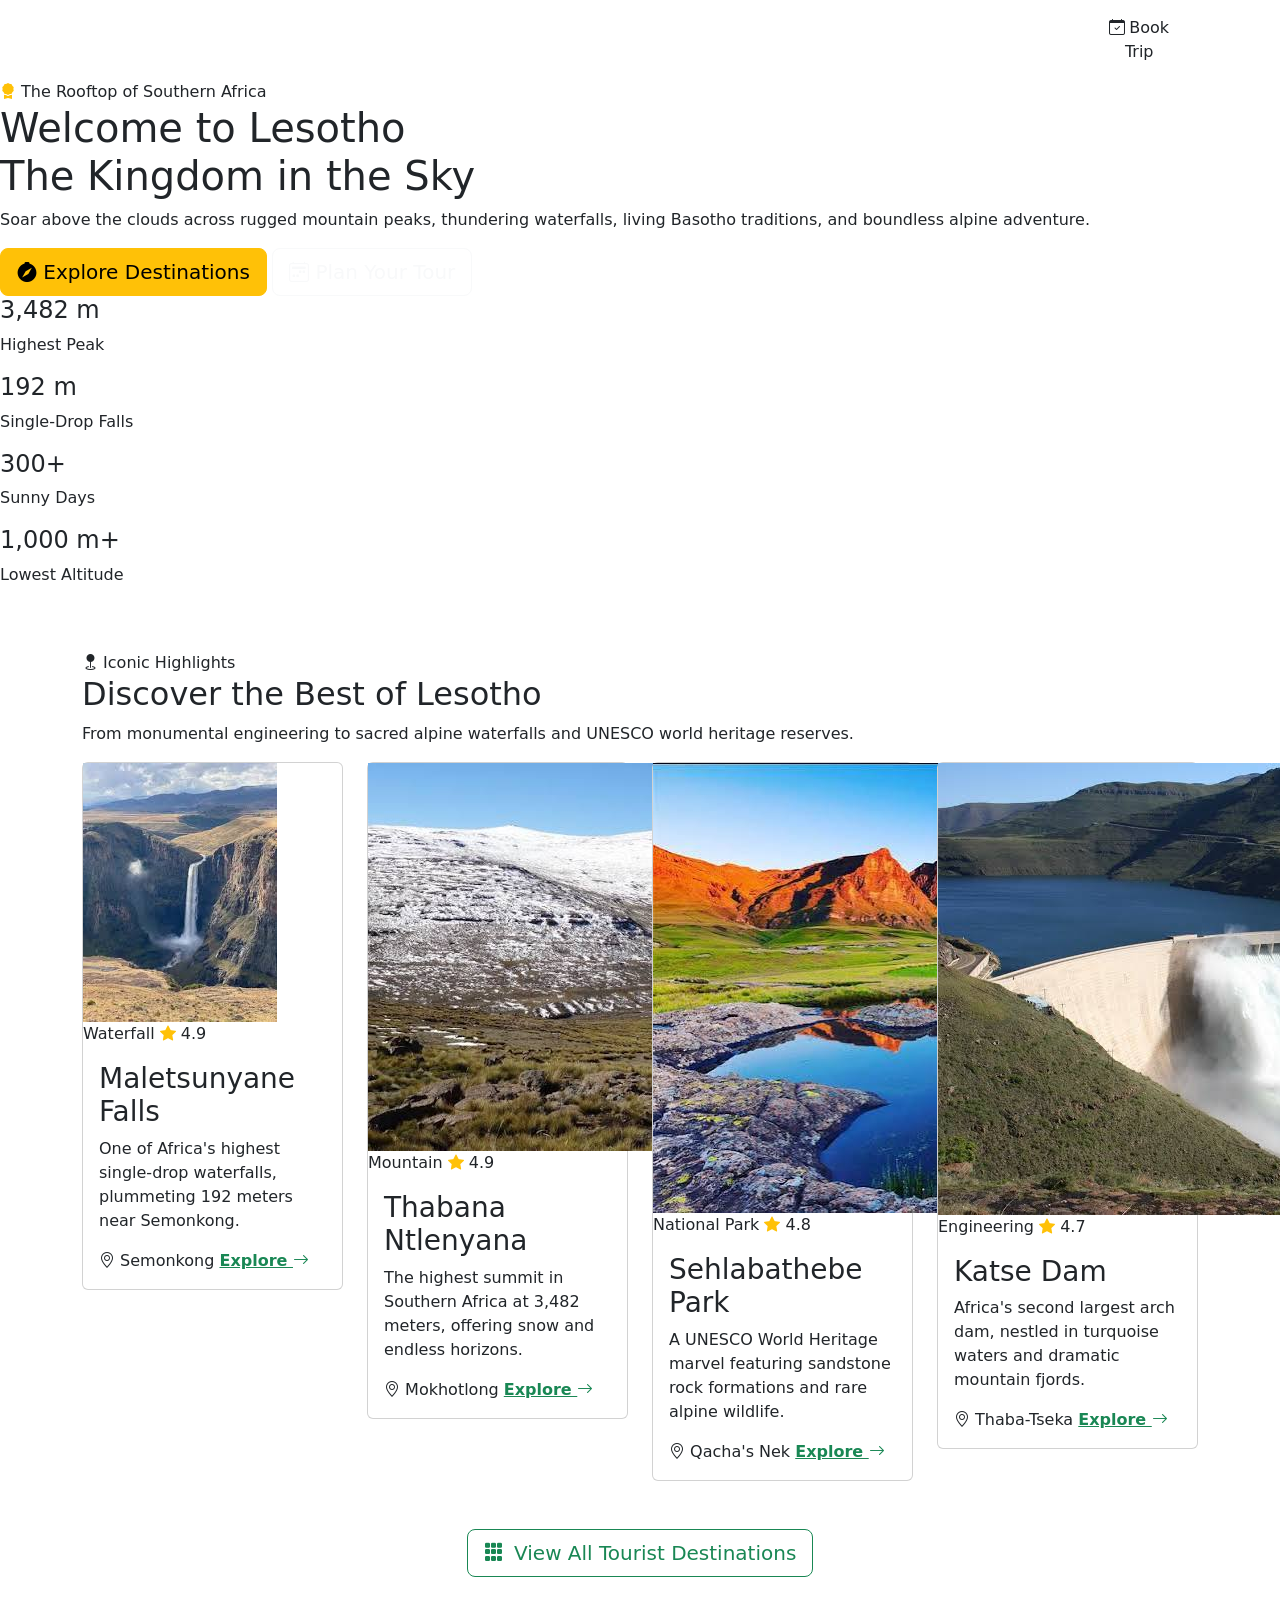
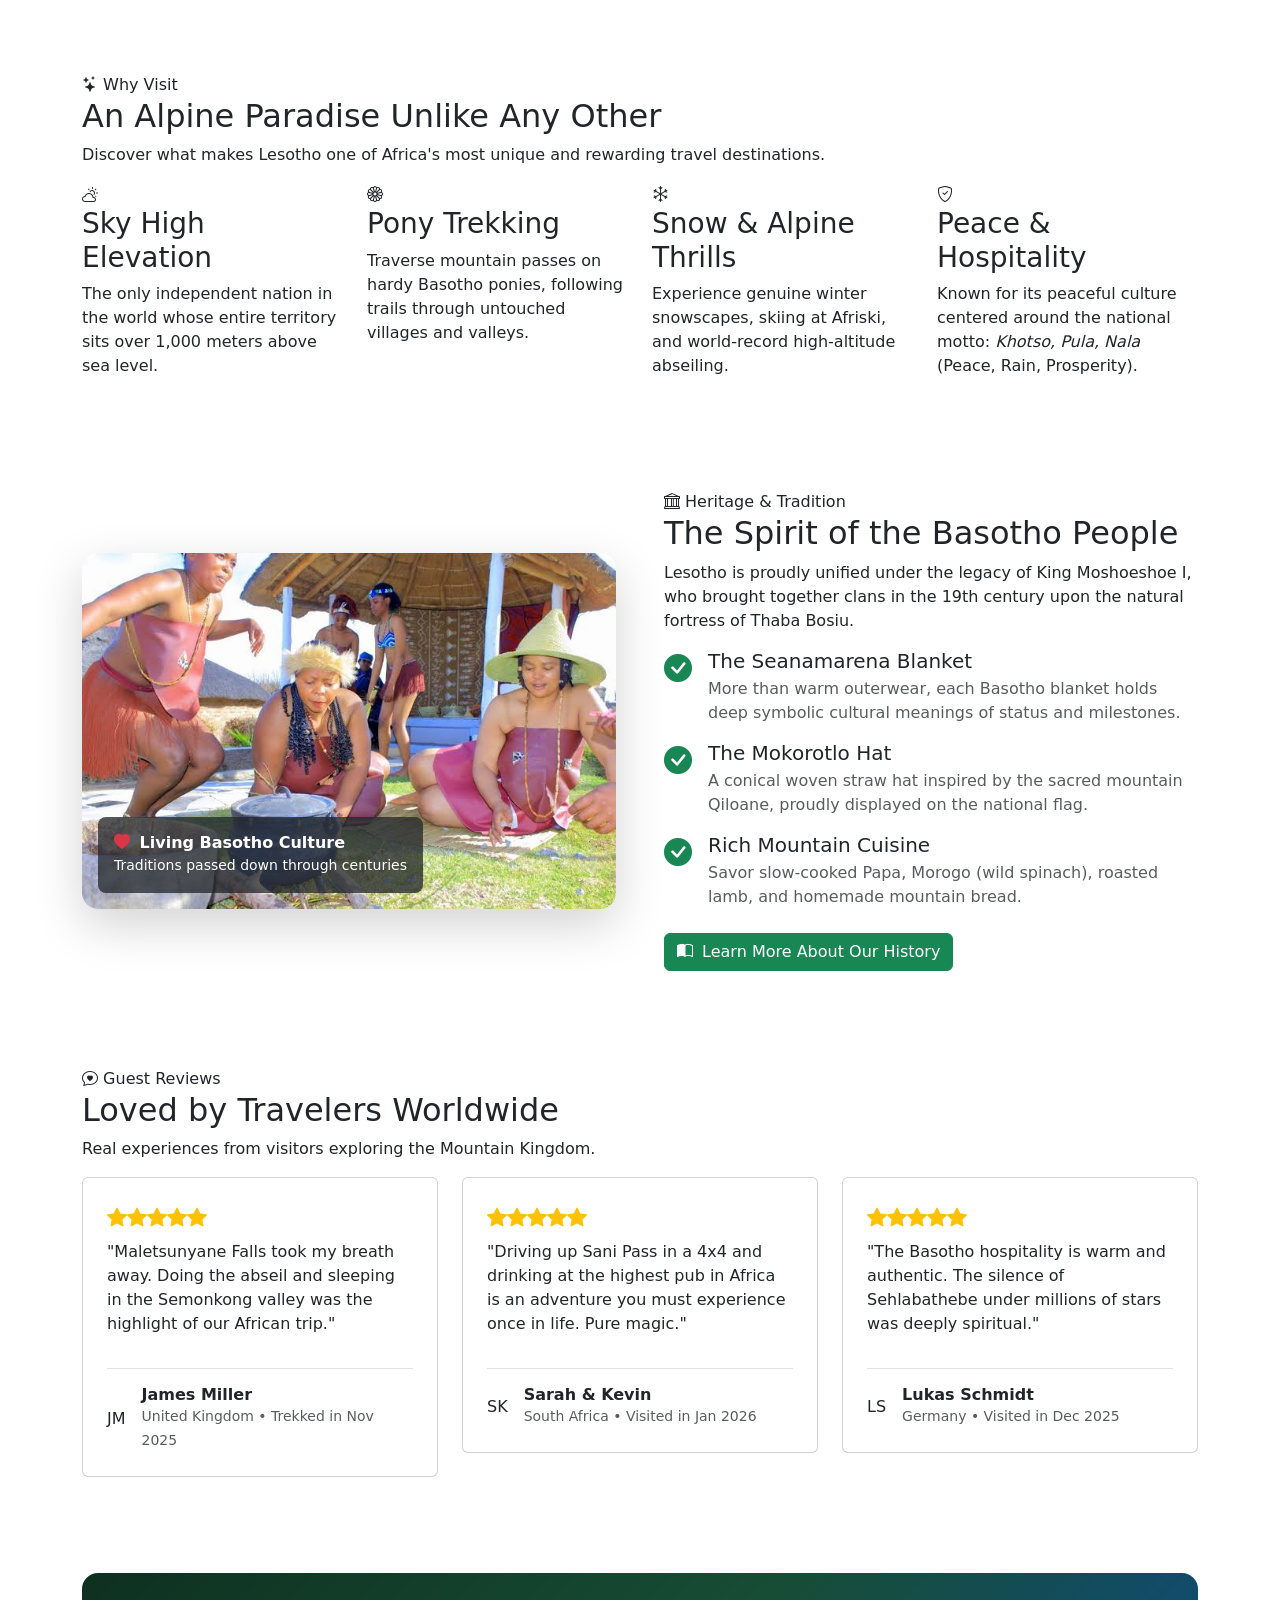
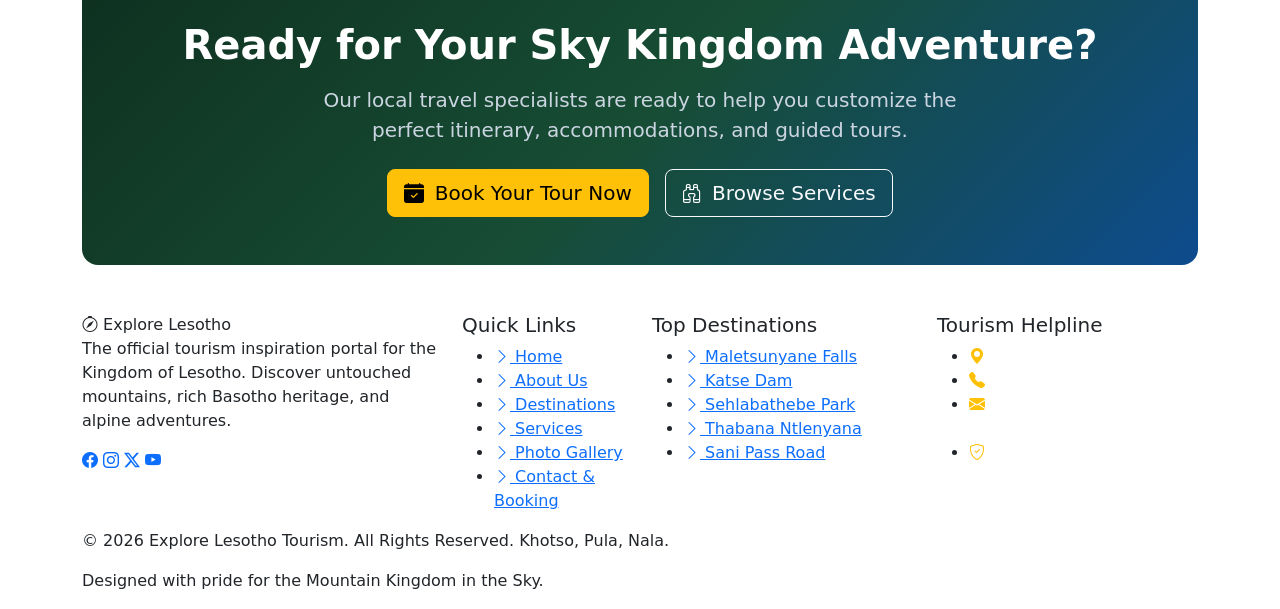
==== index.html @ 73bc0304 "Add files via upload" ====
<!DOCTYPE html>
<html lang="en">
<head>
    <meta charset="UTF-8">
    <meta name="viewport" content="width=device-width, initial-scale=1.0">
    <title>Explore Lesotho | The Kingdom in the Sky | Tourism & Travel</title>
    <!-- Bootstrap 5 CSS -->
    <link href="https://cdn.jsdelivr.net/npm/bootstrap@5.3.3/dist/css/bootstrap.min.css" rel="stylesheet">
    <!-- Bootstrap Icons -->
    <link rel="stylesheet" href="https://cdn.jsdelivr.net/npm/bootstrap-icons@1.11.3/font/bootstrap-icons.min.css">
    <!-- Custom Stylesheet -->
    <link rel="stylesheet" href="css/style.css">
</head>
<body>

<!-- HEADER & NAVIGATION -->
<header>
<nav class="navbar navbar-expand-lg navbar-dark">
    <div class="container">
        <a class="navbar-brand" href="index.html">
            <span class="brand-icon"><i class="bi bi-compass"></i></span>
            <span>Explore Lesotho</span>
            <span class="brand-badge d-none d-sm-inline">Kingdom in the Sky</span>
        </a>
        <button class="navbar-toggler" type="button" data-bs-toggle="collapse" data-bs-target="#mainNavbar" aria-controls="mainNavbar" aria-expanded="false" aria-label="Toggle navigation">
            <span class="navbar-toggler-icon"></span>
        </button>
        <div class="collapse navbar-collapse" id="mainNavbar">
            <ul class="navbar-nav ms-auto align-items-lg-center">
                <li class="nav-item"><a class="nav-link active" href="index.html"><i class="bi bi-house-door me-1"></i>Home</a></li>
                <li class="nav-item"><a class="nav-link" href="about.html"><i class="bi bi-info-circle me-1"></i>About</a></li>
                <li class="nav-item"><a class="nav-link" href="destination.html"><i class="bi bi-geo-alt me-1"></i>Destinations</a></li>
                <li class="nav-item"><a class="nav-link" href="service.html"><i class="bi bi-backpack2 me-1"></i>Services</a></li>
                <li class="nav-item"><a class="nav-link" href="gallery.html"><i class="bi bi-images me-1"></i>Gallery</a></li>
                <li class="nav-item"><a class="nav-link" href="contact.html"><i class="bi bi-envelope me-1"></i>Contact</a></li>
                <li class="nav-item ms-lg-2 mt-2 mt-lg-0">
                    <a href="contact.html" class="btn btn-nav-cta">
                        <i class="bi bi-calendar-check me-1"></i>Book Trip
                    </a>
                </li>
            </ul>
        </div>
    </div>
</nav>
</header>

<main>
<!-- HERO SECTION -->
<section class="hero">
    <div class="hero-content">
        <div class="hero-pill">
            <i class="bi bi-award-fill text-warning"></i>
            The Rooftop of Southern Africa
        </div>
        <h1>Welcome to Lesotho <br><span>The Kingdom in the Sky</span></h1>
        <p>Soar above the clouds across rugged mountain peaks, thundering waterfalls, living Basotho traditions, and boundless alpine adventure.</p>
        <div class="hero-actions">
            <a href="destination.html" class="btn btn-warning btn-lg">
                <i class="bi bi-compass-fill"></i> Explore Destinations
            </a>
            <a href="contact.html" class="btn btn-outline-light btn-lg">
                <i class="bi bi-calendar2-week"></i> Plan Your Tour
            </a>
        </div>

        <!-- Hero Stats Strip -->
        <div class="hero-stats">
            <div class="stat-item">
                <h4>3,482 m</h4>
                <p>Highest Peak</p>
            </div>
            <div class="stat-item">
                <h4>192 m</h4>
                <p>Single-Drop Falls</p>
            </div>
            <div class="stat-item">
                <h4>300+</h4>
                <p>Sunny Days</p>
            </div>
            <div class="stat-item">
                <h4>1,000 m+</h4>
                <p>Lowest Altitude</p>
            </div>
        </div>
    </div>
</section>

<!-- SIGNATURE DESTINATIONS -->
<section class="container py-5">
    <div class="section-header">
        <span class="section-pill"><i class="bi bi-geo-fill"></i> Iconic Highlights</span>
        <h2 class="section-title">Discover the Best of Lesotho</h2>
        <p class="section-subtitle">From monumental engineering to sacred alpine waterfalls and UNESCO world heritage reserves.</p>
    </div>

    <div class="row g-4">
        <!-- Maletsunyane Falls -->
        <article class="col-md-6 col-lg-3">
            <div class="card">
                <div class="card-img-wrapper">
                    <img src="male.jfif" alt="Maletsunyane Falls cascading into canyon">
                    <span class="card-badge">Waterfall</span>
                    <span class="card-rating"><i class="bi bi-star-fill text-warning"></i> 4.9</span>
                </div>
                <div class="card-body">
                    <h3>Maletsunyane Falls</h3>
                    <p class="card-text">One of Africa's highest single-drop waterfalls, plummeting 192 meters near Semonkong.</p>
                    <div class="card-meta">
                        <span><i class="bi bi-geo-alt"></i> Semonkong</span>
                        <a href="destination.html" class="ms-auto text-success fw-bold">Explore <i class="bi bi-arrow-right"></i></a>
                    </div>
                </div>
            </div>
        </article>

        <!-- Thabana Ntlenyana -->
        <article class="col-md-6 col-lg-3">
            <div class="card">
                <div class="card-img-wrapper">
                    <img src="thaba.jfif" alt="Thabana Ntlenyana snowy peaks">
                    <span class="card-badge">Mountain</span>
                    <span class="card-rating"><i class="bi bi-star-fill text-warning"></i> 4.9</span>
                </div>
                <div class="card-body">
                    <h3>Thabana Ntlenyana</h3>
                    <p class="card-text">The highest summit in Southern Africa at 3,482 meters, offering snow and endless horizons.</p>
                    <div class="card-meta">
                        <span><i class="bi bi-geo-alt"></i> Mokhotlong</span>
                        <a href="destination.html" class="ms-auto text-success fw-bold">Explore <i class="bi bi-arrow-right"></i></a>
                    </div>
                </div>
            </div>
        </article>

        <!-- Sehlabathebe National Park -->
        <article class="col-md-6 col-lg-3">
            <div class="card">
                <div class="card-img-wrapper">
                    <img src="sehla.jfif" alt="Sehlabathebe National Park sandstone formations and water pools">
                    <span class="card-badge">National Park</span>
                    <span class="card-rating"><i class="bi bi-star-fill text-warning"></i> 4.8</span>
                </div>
                <div class="card-body">
                    <h3>Sehlabathebe Park</h3>
                    <p class="card-text">A UNESCO World Heritage marvel featuring sandstone rock formations and rare alpine wildlife.</p>
                    <div class="card-meta">
                        <span><i class="bi bi-geo-alt"></i> Qacha's Nek</span>
                        <a href="destination.html" class="ms-auto text-success fw-bold">Explore <i class="bi bi-arrow-right"></i></a>
                    </div>
                </div>
            </div>
        </article>

        <!-- Katse Dam -->
        <article class="col-md-6 col-lg-3">
            <div class="card">
                <div class="card-img-wrapper">
                    <img src="katse.jfif" alt="Katse Dam reservoir and spillway">
                    <span class="card-badge">Engineering</span>
                    <span class="card-rating"><i class="bi bi-star-fill text-warning"></i> 4.7</span>
                </div>
                <div class="card-body">
                    <h3>Katse Dam</h3>
                    <p class="card-text">Africa's second largest arch dam, nestled in turquoise waters and dramatic mountain fjords.</p>
                    <div class="card-meta">
                        <span><i class="bi bi-geo-alt"></i> Thaba-Tseka</span>
                        <a href="destination.html" class="ms-auto text-success fw-bold">Explore <i class="bi bi-arrow-right"></i></a>
                    </div>
                </div>
            </div>
        </article>
    </div>

    <div class="text-center mt-5">
        <a href="destination.html" class="btn btn-outline-success btn-lg">
            <i class="bi bi-grid-3x3-gap-fill me-1"></i> View All Tourist Destinations
        </a>
    </div>
</section>

<!-- WHY VISIT LESOTHO / 4 PILLARS -->
<section class="py-5" style="background-color: var(--bg-surface-alt);">
    <div class="container">
        <div class="section-header">
            <span class="section-pill"><i class="bi bi-stars"></i> Why Visit</span>
            <h2 class="section-title">An Alpine Paradise Unlike Any Other</h2>
            <p class="section-subtitle">Discover what makes Lesotho one of Africa's most unique and rewarding travel destinations.</p>
        </div>

        <div class="row g-4">
            <div class="col-md-6 col-lg-3">
                <div class="info-box">
                    <div class="info-box-icon">
                        <i class="bi bi-cloud-sun"></i>
                    </div>
                    <h3>Sky High Elevation</h3>
                    <p>The only independent nation in the world whose entire territory sits over 1,000 meters above sea level.</p>
                </div>
            </div>

            <div class="col-md-6 col-lg-3">
                <div class="info-box">
                    <div class="info-box-icon">
                        <i class="bi bi-flower1"></i>
                    </div>
                    <h3>Pony Trekking</h3>
                    <p>Traverse mountain passes on hardy Basotho ponies, following trails through untouched villages and valleys.</p>
                </div>
            </div>

            <div class="col-md-6 col-lg-3">
                <div class="info-box">
                    <div class="info-box-icon">
                        <i class="bi bi-snow"></i>
                    </div>
                    <h3>Snow & Alpine Thrills</h3>
                    <p>Experience genuine winter snowscapes, skiing at Afriski, and world-record high-altitude abseiling.</p>
                </div>
            </div>

            <div class="col-md-6 col-lg-3">
                <div class="info-box">
                    <div class="info-box-icon">
                        <i class="bi bi-shield-check"></i>
                    </div>
                    <h3>Peace & Hospitality</h3>
                    <p>Known for its peaceful culture centered around the national motto: <em>Khotso, Pula, Nala</em> (Peace, Rain, Prosperity).</p>
                </div>
            </div>
        </div>
    </div>
</section>

<!-- CULTURAL HERITAGE SPOTLIGHT -->
<section class="container py-5">
    <div class="row align-items-center g-5">
        <div class="col-lg-6">
            <div class="position-relative">
                <img src="food.jfif" class="img-fluid rounded-4 shadow-lg" alt="Basotho cultural cooking and traditional attire">
                <div class="position-absolute bottom-0 start-0 m-3 p-3 bg-dark bg-opacity-75 text-white rounded-3 backdrop-blur d-none d-sm-block">
                    <h6 class="mb-0 fw-bold"><i class="bi bi-heart-fill text-danger me-1"></i> Living Basotho Culture</h6>
                    <small>Traditions passed down through centuries</small>
                </div>
            </div>
        </div>
        <div class="col-lg-6">
            <span class="section-pill"><i class="bi bi-bank"></i> Heritage & Tradition</span>
            <h2 class="section-title">The Spirit of the Basotho People</h2>
            <p>Lesotho is proudly unified under the legacy of King Moshoeshoe I, who brought together clans in the 19th century upon the natural fortress of Thaba Bosiu.</p>
            
            <div class="d-flex gap-3 mb-3">
                <div class="text-success fs-3"><i class="bi bi-check-circle-fill"></i></div>
                <div>
                    <h5 class="mb-1">The Seanamarena Blanket</h5>
                    <p class="mb-0 text-muted">More than warm outerwear, each Basotho blanket holds deep symbolic cultural meanings of status and milestones.</p>
                </div>
            </div>

            <div class="d-flex gap-3 mb-3">
                <div class="text-success fs-3"><i class="bi bi-check-circle-fill"></i></div>
                <div>
                    <h5 class="mb-1">The Mokorotlo Hat</h5>
                    <p class="mb-0 text-muted">A conical woven straw hat inspired by the sacred mountain Qiloane, proudly displayed on the national flag.</p>
                </div>
            </div>

            <div class="d-flex gap-3 mb-4">
                <div class="text-success fs-3"><i class="bi bi-check-circle-fill"></i></div>
                <div>
                    <h5 class="mb-1">Rich Mountain Cuisine</h5>
                    <p class="mb-0 text-muted">Savor slow-cooked Papa, Morogo (wild spinach), roasted lamb, and homemade mountain bread.</p>
                </div>
            </div>

            <a href="about.html" class="btn btn-success">
                <i class="bi bi-book-half me-1"></i> Learn More About Our History
            </a>
        </div>
    </div>
</section>

<!-- TRAVELER TESTIMONIALS -->
<section class="py-5" style="background-color: var(--bg-surface-alt);">
    <div class="container">
        <div class="section-header">
            <span class="section-pill"><i class="bi bi-chat-heart"></i> Guest Reviews</span>
            <h2 class="section-title">Loved by Travelers Worldwide</h2>
            <p class="section-subtitle">Real experiences from visitors exploring the Mountain Kingdom.</p>
        </div>

        <div class="row g-4">
            <div class="col-md-4">
                <div class="card p-4">
                    <div class="text-warning mb-2 fs-5">
                        <i class="bi bi-star-fill"></i><i class="bi bi-star-fill"></i><i class="bi bi-star-fill"></i><i class="bi bi-star-fill"></i><i class="bi bi-star-fill"></i>
                    </div>
                    <p class="card-text">"Maletsunyane Falls took my breath away. Doing the abseil and sleeping in the Semonkong valley was the highlight of our African trip."</p>
                    <div class="d-flex align-items-center gap-3 mt-3 pt-3 border-top">
                        <div class="brand-icon fs-6">JM</div>
                        <div>
                            <h6 class="mb-0 fw-bold">James Miller</h6>
                            <small class="text-muted">United Kingdom • Trekked in Nov 2025</small>
                        </div>
                    </div>
                </div>
            </div>

            <div class="col-md-4">
                <div class="card p-4">
                    <div class="text-warning mb-2 fs-5">
                        <i class="bi bi-star-fill"></i><i class="bi bi-star-fill"></i><i class="bi bi-star-fill"></i><i class="bi bi-star-fill"></i><i class="bi bi-star-fill"></i>
                    </div>
                    <p class="card-text">"Driving up Sani Pass in a 4x4 and drinking at the highest pub in Africa is an adventure you must experience once in life. Pure magic."</p>
                    <div class="d-flex align-items-center gap-3 mt-3 pt-3 border-top">
                        <div class="brand-icon fs-6">SK</div>
                        <div>
                            <h6 class="mb-0 fw-bold">Sarah &amp; Kevin</h6>
                            <small class="text-muted">South Africa • Visited in Jan 2026</small>
                        </div>
                    </div>
                </div>
            </div>

            <div class="col-md-4">
                <div class="card p-4">
                    <div class="text-warning mb-2 fs-5">
                        <i class="bi bi-star-fill"></i><i class="bi bi-star-fill"></i><i class="bi bi-star-fill"></i><i class="bi bi-star-fill"></i><i class="bi bi-star-fill"></i>
                    </div>
                    <p class="card-text">"The Basotho hospitality is warm and authentic. The silence of Sehlabathebe under millions of stars was deeply spiritual."</p>
                    <div class="d-flex align-items-center gap-3 mt-3 pt-3 border-top">
                        <div class="brand-icon fs-6">LS</div>
                        <div>
                            <h6 class="mb-0 fw-bold">Lukas Schmidt</h6>
                            <small class="text-muted">Germany • Visited in Dec 2025</small>
                        </div>
                    </div>
                </div>
            </div>
        </div>
    </div>
</section>

<!-- CALL TO ACTION BANNER -->
<section class="container py-5">
    <div class="p-5 rounded-4 text-center text-white" style="background: linear-gradient(135deg, #0e3020 0%, #174d34 50%, #0d4b8e 100%);">
        <h2 class="display-6 fw-bold mb-3 text-white">Ready for Your Sky Kingdom Adventure?</h2>
        <p class="lead mb-4 mx-auto" style="max-width: 650px; color: #cbd5e1;">Our local travel specialists are ready to help you customize the perfect itinerary, accommodations, and guided tours.</p>
        <div class="d-flex justify-content-center gap-3 flex-wrap">
            <a href="contact.html" class="btn btn-warning btn-lg">
                <i class="bi bi-calendar-check-fill me-1"></i> Book Your Tour Now
            </a>
            <a href="service.html" class="btn btn-outline-light btn-lg">
                <i class="bi bi-binoculars me-1"></i> Browse Services
            </a>
        </div>
    </div>
</section>
</main>

<!-- FOOTER -->
<footer>
    <div class="container">
        <div class="row g-4">
            <div class="col-lg-4 col-md-6">
                <div class="footer-brand">
                    <span class="brand-icon"><i class="bi bi-compass"></i></span>
                    <span>Explore Lesotho</span>
                </div>
                <p class="footer-description">The official tourism inspiration portal for the Kingdom of Lesotho. Discover untouched mountains, rich Basotho heritage, and alpine adventures.</p>
                <div class="footer-social-links">
                    <a href="#" class="social-btn" aria-label="Facebook"><i class="bi bi-facebook"></i></a>
                    <a href="#" class="social-btn" aria-label="Instagram"><i class="bi bi-instagram"></i></a>
                    <a href="#" class="social-btn" aria-label="Twitter / X"><i class="bi bi-twitter-x"></i></a>
                    <a href="#" class="social-btn" aria-label="YouTube"><i class="bi bi-youtube"></i></a>
                </div>
            </div>

            <div class="col-lg-2 col-md-6">
                <h5 class="footer-heading">Quick Links</h5>
                <ul class="footer-links">
                    <li><a href="index.html"><i class="bi bi-chevron-right"></i> Home</a></li>
                    <li><a href="about.html"><i class="bi bi-chevron-right"></i> About Us</a></li>
                    <li><a href="destination.html"><i class="bi bi-chevron-right"></i> Destinations</a></li>
                    <li><a href="service.html"><i class="bi bi-chevron-right"></i> Services</a></li>
                    <li><a href="gallery.html"><i class="bi bi-chevron-right"></i> Photo Gallery</a></li>
                    <li><a href="contact.html"><i class="bi bi-chevron-right"></i> Contact &amp; Booking</a></li>
                </ul>
            </div>

            <div class="col-lg-3 col-md-6">
                <h5 class="footer-heading">Top Destinations</h5>
                <ul class="footer-links">
                    <li><a href="destination.html"><i class="bi bi-chevron-right"></i> Maletsunyane Falls</a></li>
                    <li><a href="destination.html"><i class="bi bi-chevron-right"></i> Katse Dam</a></li>
                    <li><a href="destination.html"><i class="bi bi-chevron-right"></i> Sehlabathebe Park</a></li>
                    <li><a href="destination.html"><i class="bi bi-chevron-right"></i> Thabana Ntlenyana</a></li>
                    <li><a href="destination.html"><i class="bi bi-chevron-right"></i> Sani Pass Road</a></li>
                </ul>
            </div>

            <div class="col-lg-3 col-md-6">
                <h5 class="footer-heading">Tourism Helpline</h5>
                <ul class="footer-links">
                    <li><span class="text-white"><i class="bi bi-geo-alt-fill text-warning me-2"></i> Maseru, Lesotho</span></li>
                    <li><span class="text-white"><i class="bi bi-telephone-fill text-warning me-2"></i> +266 2231 2427</span></li>
                    <li><span class="text-white"><i class="bi bi-envelope-fill text-warning me-2"></i> info@explorelesotho.gov.ls</span></li>
                    <li><span class="text-white"><i class="bi bi-shield-check text-warning me-2"></i> Mountain Emergency: +266 2232 2011</span></li>
                </ul>
            </div>
        </div>

        <div class="footer-bottom">
            <p>&copy; 2026 Explore Lesotho Tourism. All Rights Reserved. Khotso, Pula, Nala.</p>
            <p>Designed with pride for the Mountain Kingdom in the Sky.</p>
        </div>
    </div>
</footer>

<!-- Bootstrap JS -->
<script src="https://cdn.jsdelivr.net/npm/bootstrap@5.3.3/dist/js/bootstrap.bundle.min.js"></script>
<!-- Main Script -->
<script src="js/script.js"></script>
</body>
</html>
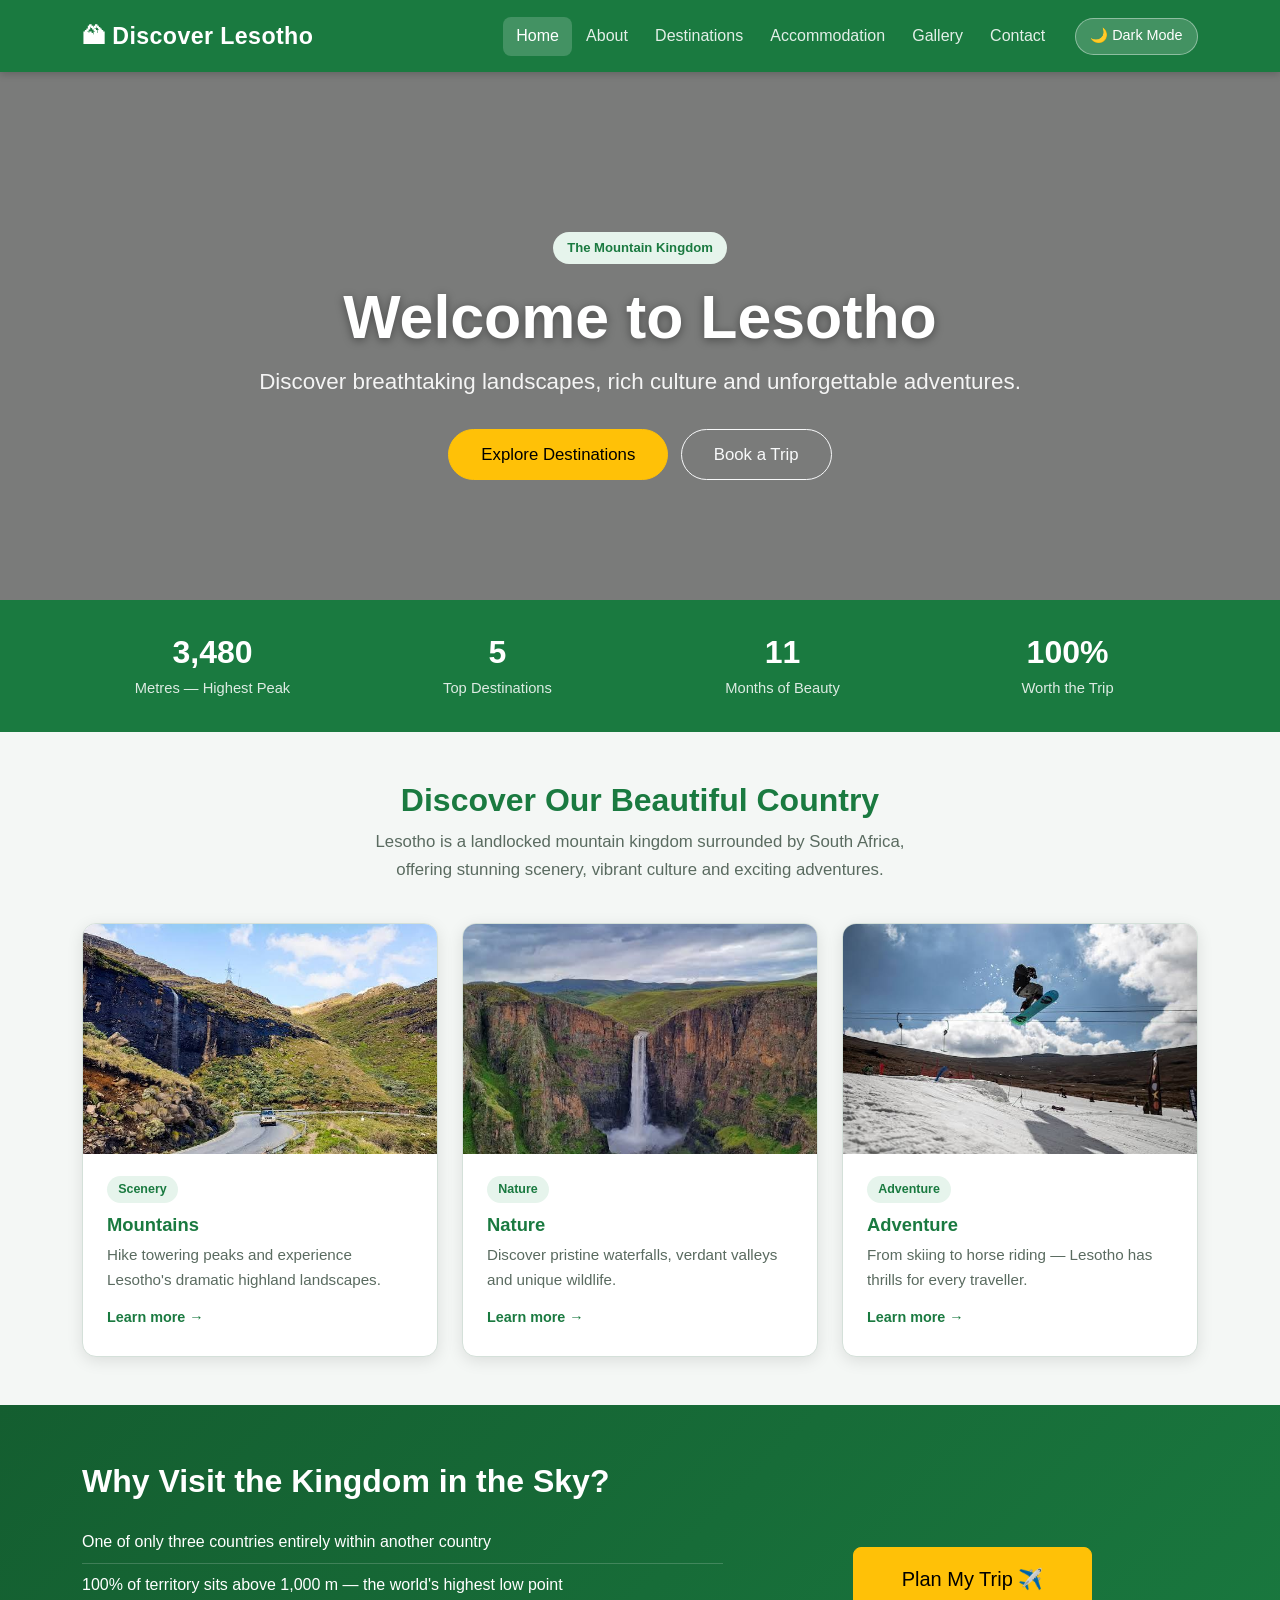
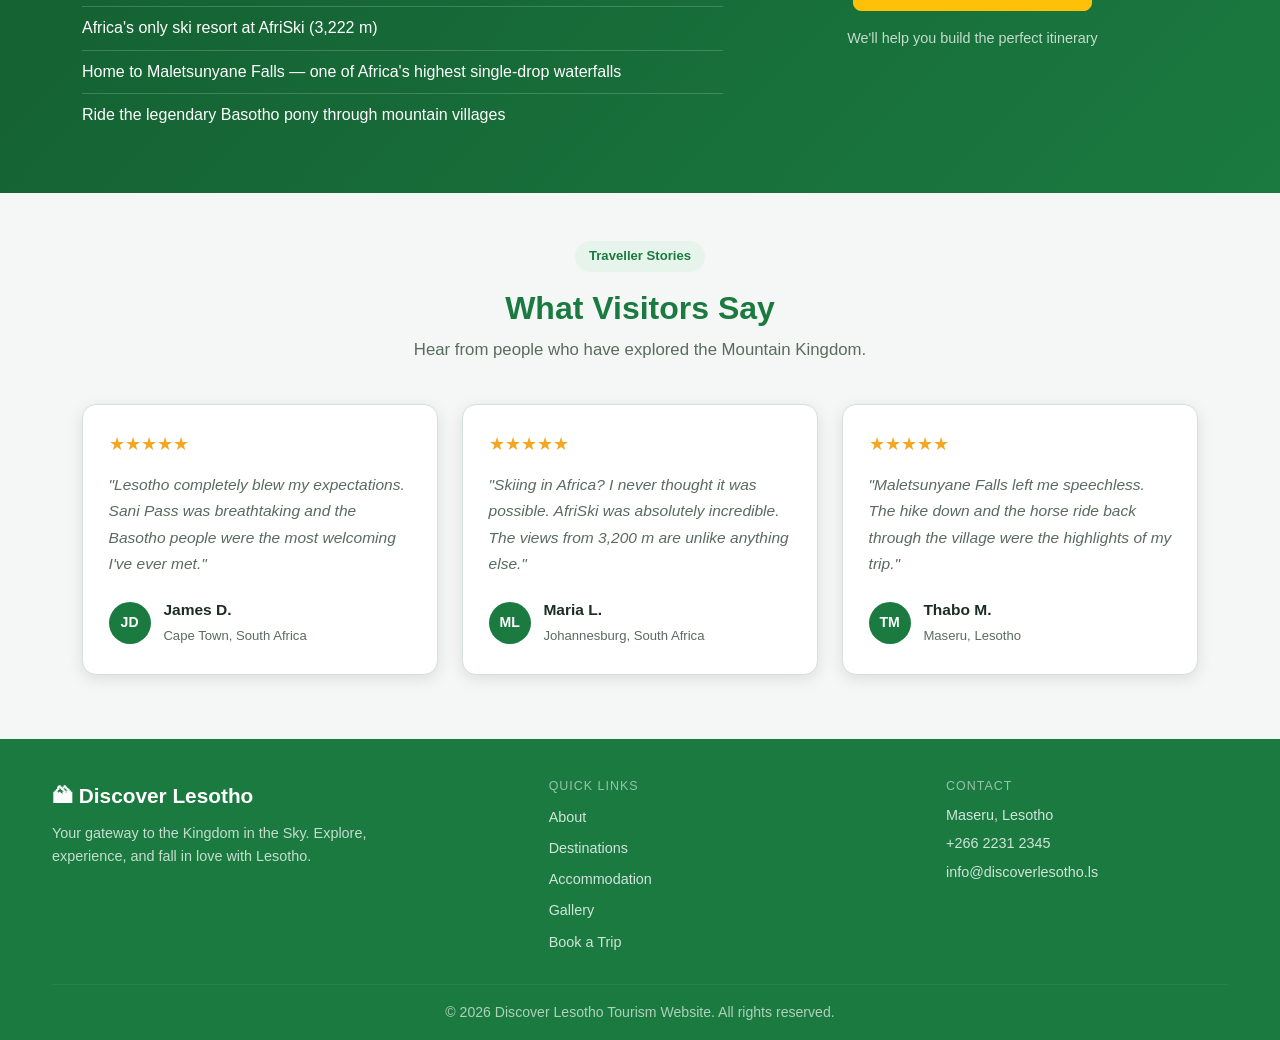
==== commit 5899b75e: "Add files via upload" ====
--- a/index.html
+++ b/index.html
@@ -1,424 +1,224 @@
 <!DOCTYPE html>
-<html lang="en">
+<html lang="en" data-theme="light">
 <head>
     <meta charset="UTF-8">
     <meta name="viewport" content="width=device-width, initial-scale=1.0">
-    <title>Explore Lesotho | The Kingdom in the Sky | Tourism & Travel</title>
-    <!-- Bootstrap 5 CSS -->
+    <title>Discover Lesotho - Home</title>
     <link href="https://cdn.jsdelivr.net/npm/bootstrap@5.3.3/dist/css/bootstrap.min.css" rel="stylesheet">
-    <!-- Bootstrap Icons -->
-    <link rel="stylesheet" href="https://cdn.jsdelivr.net/npm/bootstrap-icons@1.11.3/font/bootstrap-icons.min.css">
-    <!-- Custom Stylesheet -->
-    <link rel="stylesheet" href="css/style.css">
+    <link rel="stylesheet" href="style.css">
 </head>
 <body>
 
-<!-- HEADER & NAVIGATION -->
 <header>
 <nav class="navbar navbar-expand-lg navbar-dark">
     <div class="container">
-        <a class="navbar-brand" href="index.html">
-            <span class="brand-icon"><i class="bi bi-compass"></i></span>
-            <span>Explore Lesotho</span>
-            <span class="brand-badge d-none d-sm-inline">Kingdom in the Sky</span>
-        </a>
-        <button class="navbar-toggler" type="button" data-bs-toggle="collapse" data-bs-target="#mainNavbar" aria-controls="mainNavbar" aria-expanded="false" aria-label="Toggle navigation">
+        <a class="navbar-brand" href="index.html">🏔 Discover Lesotho</a>
+        <button class="navbar-toggler" data-bs-toggle="collapse" data-bs-target="#menu">
             <span class="navbar-toggler-icon"></span>
         </button>
-        <div class="collapse navbar-collapse" id="mainNavbar">
-            <ul class="navbar-nav ms-auto align-items-lg-center">
-                <li class="nav-item"><a class="nav-link active" href="index.html"><i class="bi bi-house-door me-1"></i>Home</a></li>
-                <li class="nav-item"><a class="nav-link" href="about.html"><i class="bi bi-info-circle me-1"></i>About</a></li>
-                <li class="nav-item"><a class="nav-link" href="destination.html"><i class="bi bi-geo-alt me-1"></i>Destinations</a></li>
-                <li class="nav-item"><a class="nav-link" href="service.html"><i class="bi bi-backpack2 me-1"></i>Services</a></li>
-                <li class="nav-item"><a class="nav-link" href="gallery.html"><i class="bi bi-images me-1"></i>Gallery</a></li>
-                <li class="nav-item"><a class="nav-link" href="contact.html"><i class="bi bi-envelope me-1"></i>Contact</a></li>
-                <li class="nav-item ms-lg-2 mt-2 mt-lg-0">
-                    <a href="contact.html" class="btn btn-nav-cta">
-                        <i class="bi bi-calendar-check me-1"></i>Book Trip
-                    </a>
-                </li>
+        <div class="collapse navbar-collapse" id="menu">
+            <ul class="navbar-nav ms-auto me-3">
+                <li class="nav-item"><a class="nav-link active" href="index.html">Home</a></li>
+                <li class="nav-item"><a class="nav-link" href="about.html">About</a></li>
+                <li class="nav-item"><a class="nav-link" href="destinations.html">Destinations</a></li>
+                <li class="nav-item"><a class="nav-link" href="accommodation.html">Accommodation</a></li>
+                <li class="nav-item"><a class="nav-link" href="gallery.html">Gallery</a></li>
+                <li class="nav-item"><a class="nav-link" href="contact.html">Contact</a></li>
             </ul>
+            <button id="darkToggle">🌙 Dark Mode</button>
         </div>
     </div>
 </nav>
 </header>
 
 <main>
-<!-- HERO SECTION -->
+
+<!-- HERO -->
 <section class="hero">
-    <div class="hero-content">
-        <div class="hero-pill">
-            <i class="bi bi-award-fill text-warning"></i>
-            The Rooftop of Southern Africa
-        </div>
-        <h1>Welcome to Lesotho <br><span>The Kingdom in the Sky</span></h1>
-        <p>Soar above the clouds across rugged mountain peaks, thundering waterfalls, living Basotho traditions, and boundless alpine adventure.</p>
-        <div class="hero-actions">
-            <a href="destination.html" class="btn btn-warning btn-lg">
-                <i class="bi bi-compass-fill"></i> Explore Destinations
-            </a>
-            <a href="contact.html" class="btn btn-outline-light btn-lg">
-                <i class="bi bi-calendar2-week"></i> Plan Your Tour
-            </a>
-        </div>
-
-        <!-- Hero Stats Strip -->
-        <div class="hero-stats">
-            <div class="stat-item">
-                <h4>3,482 m</h4>
-                <p>Highest Peak</p>
-            </div>
-            <div class="stat-item">
-                <h4>192 m</h4>
-                <p>Single-Drop Falls</p>
-            </div>
-            <div class="stat-item">
-                <h4>300+</h4>
-                <p>Sunny Days</p>
-            </div>
-            <div class="stat-item">
-                <h4>1,000 m+</h4>
-                <p>Lowest Altitude</p>
-            </div>
-        </div>
-    </div>
-</section>
-
-<!-- SIGNATURE DESTINATIONS -->
-<section class="container py-5">
-    <div class="section-header">
-        <span class="section-pill"><i class="bi bi-geo-fill"></i> Iconic Highlights</span>
-        <h2 class="section-title">Discover the Best of Lesotho</h2>
-        <p class="section-subtitle">From monumental engineering to sacred alpine waterfalls and UNESCO world heritage reserves.</p>
+    <div class="container">
+        <span class="badge-pill">The Mountain Kingdom</span>
+        <h1>Welcome to Lesotho</h1>
+        <p>Discover breathtaking landscapes, rich culture and unforgettable adventures.</p>
+        <a href="destinations.html" class="btn btn-warning me-2">Explore Destinations</a>
+        <a href="contact.html" class="btn btn-outline-light">Book a Trip</a>
+    </div>
+</section>
+
+<!-- STATS -->
+<div class="stats-bar">
+    <div class="container">
+        <div class="row g-4 justify-content-center">
+            <div class="col-6 col-md-3 stat-item reveal">
+                <h3 class="counter" data-target="3482">0</h3>
+                <p>Metres — Highest Peak</p>
+            </div>
+            <div class="col-6 col-md-3 stat-item reveal">
+                <h3 class="counter" data-target="6">0</h3>
+                <p>Top Destinations</p>
+            </div>
+            <div class="col-6 col-md-3 stat-item reveal">
+                <h3 class="counter" data-target="12">0</h3>
+                <p>Months of Beauty</p>
+            </div>
+            <div class="col-6 col-md-3 stat-item reveal">
+                <h3>100%</h3>
+                <p>Worth the Trip</p>
+            </div>
+        </div>
+    </div>
+</div>
+
+
+<section class="container my-5">
+    <div class="section-header reveal">
+        <h2>Discover Our Beautiful Country</h2>
+        <p>Lesotho is a landlocked mountain kingdom surrounded by South Africa, offering stunning scenery, vibrant culture and exciting adventures.</p>
     </div>
 
     <div class="row g-4">
-        <!-- Maletsunyane Falls -->
-        <article class="col-md-6 col-lg-3">
-            <div class="card">
-                <div class="card-img-wrapper">
-                    <img src="male.jfif" alt="Maletsunyane Falls cascading into canyon">
-                    <span class="card-badge">Waterfall</span>
-                    <span class="card-rating"><i class="bi bi-star-fill text-warning"></i> 4.9</span>
-                </div>
+        <div class="col-md-4 reveal">
+            <article class="card">
+                <img src="highlands.jpeg" class="card-img-top" alt="Beautiful mountains" loading="lazy">
                 <div class="card-body">
-                    <h3>Maletsunyane Falls</h3>
-                    <p class="card-text">One of Africa's highest single-drop waterfalls, plummeting 192 meters near Semonkong.</p>
-                    <div class="card-meta">
-                        <span><i class="bi bi-geo-alt"></i> Semonkong</span>
-                        <a href="destination.html" class="ms-auto text-success fw-bold">Explore <i class="bi bi-arrow-right"></i></a>
+                    <span class="card-tag"> Scenery</span>
+                    <h3>Mountains</h3>
+                    <p>Hike towering peaks and experience Lesotho's dramatic highland landscapes.</p>
+                    <a href="destinations.html" class="card-link">Learn more →</a>
+                </div>
+            </article>
+        </div>
+        <div class="col-md-4 reveal">
+            <article class="card">
+                <img src="maletsunyane.jpeg" class="card-img-top" alt="Beautiful nature" loading="lazy">
+                <div class="card-body">
+                    <span class="card-tag"> Nature</span>
+                    <h3>Nature</h3>
+                    <p>Discover pristine waterfalls, verdant valleys and unique wildlife.</p>
+                    <a href="destinations.html" class="card-link">Learn more →</a>
+                </div>
+            </article>
+        </div>
+        <div class="col-md-4 reveal">
+            <article class="card">
+                <img src="ski.jpeg" class="card-img-top" alt="Hiking activity" loading="lazy">
+                <div class="card-body">
+                    <span class="card-tag"> Adventure</span>
+                    <h3>Adventure</h3>
+                    <p>From skiing to horse riding — Lesotho has thrills for every traveller.</p>
+                    <a href="accommodation.html" class="card-link">Learn more →</a>
+                </div>
+            </article>
+        </div>
+    </div>
+</section>
+
+
+<section class="why-banner reveal">
+    <div class="container">
+        <div class="row align-items-center g-4">
+            <div class="col-md-7">
+                <h2>Why Visit the Kingdom in the Sky?</h2>
+                <ul class="why-list">
+                    <li> One of only three countries entirely within another country</li>
+                    <li> 100% of territory sits above 1,000 m — the world's highest low point</li>
+                    <li> Africa's only ski resort at AfriSki (3,222 m)</li>
+                    <li> Home to Maletsunyane Falls — one of Africa's highest single-drop waterfalls</li>
+                    <li> Ride the legendary Basotho pony through mountain villages</li>
+                </ul>
+            </div>
+            <div class="col-md-5 text-center">
+                <a href="contact.html" class="btn btn-warning btn-lg px-5 py-3">Plan My Trip ✈️</a>
+                <p class="mt-3 why-sub">We'll help you build the perfect itinerary</p>
+            </div>
+        </div>
+    </div>
+</section>
+
+
+<section class="container my-5">
+    <div class="section-header reveal">
+        <span class="badge-pill">Traveller Stories</span>
+        <h2>What Visitors Say</h2>
+        <p>Hear from people who have explored the Mountain Kingdom.</p>
+    </div>
+    <div class="row g-4">
+        <div class="col-md-4 reveal">
+            <div class="testimonial-card">
+                <div class="stars">★★★★★</div>
+                <p>"Lesotho completely blew my expectations. Sani Pass was breathtaking and the Basotho people were the most welcoming I've ever met."</p>
+                <div class="testimonial-author">
+                    <div class="author-avatar">JD</div>
+                    <div>
+                        <strong>James D.</strong>
+                        <span>Cape Town, South Africa</span>
                     </div>
                 </div>
             </div>
-        </article>
-
-        <!-- Thabana Ntlenyana -->
-        <article class="col-md-6 col-lg-3">
-            <div class="card">
-                <div class="card-img-wrapper">
-                    <img src="thaba.jfif" alt="Thabana Ntlenyana snowy peaks">
-                    <span class="card-badge">Mountain</span>
-                    <span class="card-rating"><i class="bi bi-star-fill text-warning"></i> 4.9</span>
-                </div>
-                <div class="card-body">
-                    <h3>Thabana Ntlenyana</h3>
-                    <p class="card-text">The highest summit in Southern Africa at 3,482 meters, offering snow and endless horizons.</p>
-                    <div class="card-meta">
-                        <span><i class="bi bi-geo-alt"></i> Mokhotlong</span>
-                        <a href="destination.html" class="ms-auto text-success fw-bold">Explore <i class="bi bi-arrow-right"></i></a>
+        </div>
+        <div class="col-md-4 reveal">
+            <div class="testimonial-card">
+                <div class="stars">★★★★★</div>
+                <p>"Skiing in Africa? I never thought it was possible. AfriSki was absolutely incredible. The views from 3,200 m are unlike anything else."</p>
+                <div class="testimonial-author">
+                    <div class="author-avatar">ML</div>
+                    <div>
+                        <strong>Maria L.</strong>
+                        <span>Johannesburg, South Africa</span>
                     </div>
                 </div>
             </div>
-        </article>
-
-        <!-- Sehlabathebe National Park -->
-        <article class="col-md-6 col-lg-3">
-            <div class="card">
-                <div class="card-img-wrapper">
-                    <img src="sehla.jfif" alt="Sehlabathebe National Park sandstone formations and water pools">
-                    <span class="card-badge">National Park</span>
-                    <span class="card-rating"><i class="bi bi-star-fill text-warning"></i> 4.8</span>
-                </div>
-                <div class="card-body">
-                    <h3>Sehlabathebe Park</h3>
-                    <p class="card-text">A UNESCO World Heritage marvel featuring sandstone rock formations and rare alpine wildlife.</p>
-                    <div class="card-meta">
-                        <span><i class="bi bi-geo-alt"></i> Qacha's Nek</span>
-                        <a href="destination.html" class="ms-auto text-success fw-bold">Explore <i class="bi bi-arrow-right"></i></a>
+        </div>
+        <div class="col-md-4 reveal">
+            <div class="testimonial-card">
+                <div class="stars">★★★★★</div>
+                <p>"Maletsunyane Falls left me speechless. The hike down and the horse ride back through the village were the highlights of my trip."</p>
+                <div class="testimonial-author">
+                    <div class="author-avatar">TM</div>
+                    <div>
+                        <strong>Thabo M.</strong>
+                        <span>Maseru, Lesotho</span>
                     </div>
                 </div>
             </div>
-        </article>
-
-        <!-- Katse Dam -->
-        <article class="col-md-6 col-lg-3">
-            <div class="card">
-                <div class="card-img-wrapper">
-                    <img src="katse.jfif" alt="Katse Dam reservoir and spillway">
-                    <span class="card-badge">Engineering</span>
-                    <span class="card-rating"><i class="bi bi-star-fill text-warning"></i> 4.7</span>
-                </div>
-                <div class="card-body">
-                    <h3>Katse Dam</h3>
-                    <p class="card-text">Africa's second largest arch dam, nestled in turquoise waters and dramatic mountain fjords.</p>
-                    <div class="card-meta">
-                        <span><i class="bi bi-geo-alt"></i> Thaba-Tseka</span>
-                        <a href="destination.html" class="ms-auto text-success fw-bold">Explore <i class="bi bi-arrow-right"></i></a>
-                    </div>
-                </div>
-            </div>
-        </article>
-    </div>
-
-    <div class="text-center mt-5">
-        <a href="destination.html" class="btn btn-outline-success btn-lg">
-            <i class="bi bi-grid-3x3-gap-fill me-1"></i> View All Tourist Destinations
-        </a>
-    </div>
-</section>
-
-<!-- WHY VISIT LESOTHO / 4 PILLARS -->
-<section class="py-5" style="background-color: var(--bg-surface-alt);">
-    <div class="container">
-        <div class="section-header">
-            <span class="section-pill"><i class="bi bi-stars"></i> Why Visit</span>
-            <h2 class="section-title">An Alpine Paradise Unlike Any Other</h2>
-            <p class="section-subtitle">Discover what makes Lesotho one of Africa's most unique and rewarding travel destinations.</p>
-        </div>
-
-        <div class="row g-4">
-            <div class="col-md-6 col-lg-3">
-                <div class="info-box">
-                    <div class="info-box-icon">
-                        <i class="bi bi-cloud-sun"></i>
-                    </div>
-                    <h3>Sky High Elevation</h3>
-                    <p>The only independent nation in the world whose entire territory sits over 1,000 meters above sea level.</p>
-                </div>
-            </div>
-
-            <div class="col-md-6 col-lg-3">
-                <div class="info-box">
-                    <div class="info-box-icon">
-                        <i class="bi bi-flower1"></i>
-                    </div>
-                    <h3>Pony Trekking</h3>
-                    <p>Traverse mountain passes on hardy Basotho ponies, following trails through untouched villages and valleys.</p>
-                </div>
-            </div>
-
-            <div class="col-md-6 col-lg-3">
-                <div class="info-box">
-                    <div class="info-box-icon">
-                        <i class="bi bi-snow"></i>
-                    </div>
-                    <h3>Snow & Alpine Thrills</h3>
-                    <p>Experience genuine winter snowscapes, skiing at Afriski, and world-record high-altitude abseiling.</p>
-                </div>
-            </div>
-
-            <div class="col-md-6 col-lg-3">
-                <div class="info-box">
-                    <div class="info-box-icon">
-                        <i class="bi bi-shield-check"></i>
-                    </div>
-                    <h3>Peace & Hospitality</h3>
-                    <p>Known for its peaceful culture centered around the national motto: <em>Khotso, Pula, Nala</em> (Peace, Rain, Prosperity).</p>
-                </div>
-            </div>
-        </div>
-    </div>
-</section>
-
-<!-- CULTURAL HERITAGE SPOTLIGHT -->
-<section class="container py-5">
-    <div class="row align-items-center g-5">
-        <div class="col-lg-6">
-            <div class="position-relative">
-                <img src="food.jfif" class="img-fluid rounded-4 shadow-lg" alt="Basotho cultural cooking and traditional attire">
-                <div class="position-absolute bottom-0 start-0 m-3 p-3 bg-dark bg-opacity-75 text-white rounded-3 backdrop-blur d-none d-sm-block">
-                    <h6 class="mb-0 fw-bold"><i class="bi bi-heart-fill text-danger me-1"></i> Living Basotho Culture</h6>
-                    <small>Traditions passed down through centuries</small>
-                </div>
-            </div>
-        </div>
-        <div class="col-lg-6">
-            <span class="section-pill"><i class="bi bi-bank"></i> Heritage & Tradition</span>
-            <h2 class="section-title">The Spirit of the Basotho People</h2>
-            <p>Lesotho is proudly unified under the legacy of King Moshoeshoe I, who brought together clans in the 19th century upon the natural fortress of Thaba Bosiu.</p>
-            
-            <div class="d-flex gap-3 mb-3">
-                <div class="text-success fs-3"><i class="bi bi-check-circle-fill"></i></div>
-                <div>
-                    <h5 class="mb-1">The Seanamarena Blanket</h5>
-                    <p class="mb-0 text-muted">More than warm outerwear, each Basotho blanket holds deep symbolic cultural meanings of status and milestones.</p>
-                </div>
-            </div>
-
-            <div class="d-flex gap-3 mb-3">
-                <div class="text-success fs-3"><i class="bi bi-check-circle-fill"></i></div>
-                <div>
-                    <h5 class="mb-1">The Mokorotlo Hat</h5>
-                    <p class="mb-0 text-muted">A conical woven straw hat inspired by the sacred mountain Qiloane, proudly displayed on the national flag.</p>
-                </div>
-            </div>
-
-            <div class="d-flex gap-3 mb-4">
-                <div class="text-success fs-3"><i class="bi bi-check-circle-fill"></i></div>
-                <div>
-                    <h5 class="mb-1">Rich Mountain Cuisine</h5>
-                    <p class="mb-0 text-muted">Savor slow-cooked Papa, Morogo (wild spinach), roasted lamb, and homemade mountain bread.</p>
-                </div>
-            </div>
-
-            <a href="about.html" class="btn btn-success">
-                <i class="bi bi-book-half me-1"></i> Learn More About Our History
-            </a>
-        </div>
-    </div>
-</section>
-
-<!-- TRAVELER TESTIMONIALS -->
-<section class="py-5" style="background-color: var(--bg-surface-alt);">
-    <div class="container">
-        <div class="section-header">
-            <span class="section-pill"><i class="bi bi-chat-heart"></i> Guest Reviews</span>
-            <h2 class="section-title">Loved by Travelers Worldwide</h2>
-            <p class="section-subtitle">Real experiences from visitors exploring the Mountain Kingdom.</p>
-        </div>
-
-        <div class="row g-4">
+        </div>
+    </div>
+</section>
+
+</main>
+
+
+<button id="backToTop" title="Back to top">↑</button>
+
+<footer>
+    <div class="container footer-inner">
+        <div class="row g-3 justify-content-between align-items-start">
             <div class="col-md-4">
-                <div class="card p-4">
-                    <div class="text-warning mb-2 fs-5">
-                        <i class="bi bi-star-fill"></i><i class="bi bi-star-fill"></i><i class="bi bi-star-fill"></i><i class="bi bi-star-fill"></i><i class="bi bi-star-fill"></i>
-                    </div>
-                    <p class="card-text">"Maletsunyane Falls took my breath away. Doing the abseil and sleeping in the Semonkong valley was the highlight of our African trip."</p>
-                    <div class="d-flex align-items-center gap-3 mt-3 pt-3 border-top">
-                        <div class="brand-icon fs-6">JM</div>
-                        <div>
-                            <h6 class="mb-0 fw-bold">James Miller</h6>
-                            <small class="text-muted">United Kingdom • Trekked in Nov 2025</small>
-                        </div>
-                    </div>
-                </div>
-            </div>
-
-            <div class="col-md-4">
-                <div class="card p-4">
-                    <div class="text-warning mb-2 fs-5">
-                        <i class="bi bi-star-fill"></i><i class="bi bi-star-fill"></i><i class="bi bi-star-fill"></i><i class="bi bi-star-fill"></i><i class="bi bi-star-fill"></i>
-                    </div>
-                    <p class="card-text">"Driving up Sani Pass in a 4x4 and drinking at the highest pub in Africa is an adventure you must experience once in life. Pure magic."</p>
-                    <div class="d-flex align-items-center gap-3 mt-3 pt-3 border-top">
-                        <div class="brand-icon fs-6">SK</div>
-                        <div>
-                            <h6 class="mb-0 fw-bold">Sarah &amp; Kevin</h6>
-                            <small class="text-muted">South Africa • Visited in Jan 2026</small>
-                        </div>
-                    </div>
-                </div>
-            </div>
-
-            <div class="col-md-4">
-                <div class="card p-4">
-                    <div class="text-warning mb-2 fs-5">
-                        <i class="bi bi-star-fill"></i><i class="bi bi-star-fill"></i><i class="bi bi-star-fill"></i><i class="bi bi-star-fill"></i><i class="bi bi-star-fill"></i>
-                    </div>
-                    <p class="card-text">"The Basotho hospitality is warm and authentic. The silence of Sehlabathebe under millions of stars was deeply spiritual."</p>
-                    <div class="d-flex align-items-center gap-3 mt-3 pt-3 border-top">
-                        <div class="brand-icon fs-6">LS</div>
-                        <div>
-                            <h6 class="mb-0 fw-bold">Lukas Schmidt</h6>
-                            <small class="text-muted">Germany • Visited in Dec 2025</small>
-                        </div>
-                    </div>
-                </div>
-            </div>
-        </div>
-    </div>
-</section>
-
-<!-- CALL TO ACTION BANNER -->
-<section class="container py-5">
-    <div class="p-5 rounded-4 text-center text-white" style="background: linear-gradient(135deg, #0e3020 0%, #174d34 50%, #0d4b8e 100%);">
-        <h2 class="display-6 fw-bold mb-3 text-white">Ready for Your Sky Kingdom Adventure?</h2>
-        <p class="lead mb-4 mx-auto" style="max-width: 650px; color: #cbd5e1;">Our local travel specialists are ready to help you customize the perfect itinerary, accommodations, and guided tours.</p>
-        <div class="d-flex justify-content-center gap-3 flex-wrap">
-            <a href="contact.html" class="btn btn-warning btn-lg">
-                <i class="bi bi-calendar-check-fill me-1"></i> Book Your Tour Now
-            </a>
-            <a href="service.html" class="btn btn-outline-light btn-lg">
-                <i class="bi bi-binoculars me-1"></i> Browse Services
-            </a>
-        </div>
-    </div>
-</section>
-</main>
-
-<!-- FOOTER -->
-<footer>
-    <div class="container">
-        <div class="row g-4">
-            <div class="col-lg-4 col-md-6">
-                <div class="footer-brand">
-                    <span class="brand-icon"><i class="bi bi-compass"></i></span>
-                    <span>Explore Lesotho</span>
-                </div>
-                <p class="footer-description">The official tourism inspiration portal for the Kingdom of Lesotho. Discover untouched mountains, rich Basotho heritage, and alpine adventures.</p>
-                <div class="footer-social-links">
-                    <a href="#" class="social-btn" aria-label="Facebook"><i class="bi bi-facebook"></i></a>
-                    <a href="#" class="social-btn" aria-label="Instagram"><i class="bi bi-instagram"></i></a>
-                    <a href="#" class="social-btn" aria-label="Twitter / X"><i class="bi bi-twitter-x"></i></a>
-                    <a href="#" class="social-btn" aria-label="YouTube"><i class="bi bi-youtube"></i></a>
-                </div>
-            </div>
-
-            <div class="col-lg-2 col-md-6">
-                <h5 class="footer-heading">Quick Links</h5>
+                <div class="footer-brand">🏔 Discover Lesotho</div>
+                <p class="footer-desc">Your gateway to the Kingdom in the Sky. Explore, experience, and fall in love with Lesotho.</p>
+            </div>
+            <div class="col-md-3">
+                <h6 class="footer-heading">Quick Links</h6>
                 <ul class="footer-links">
-                    <li><a href="index.html"><i class="bi bi-chevron-right"></i> Home</a></li>
-                    <li><a href="about.html"><i class="bi bi-chevron-right"></i> About Us</a></li>
-                    <li><a href="destination.html"><i class="bi bi-chevron-right"></i> Destinations</a></li>
-                    <li><a href="service.html"><i class="bi bi-chevron-right"></i> Services</a></li>
-                    <li><a href="gallery.html"><i class="bi bi-chevron-right"></i> Photo Gallery</a></li>
-                    <li><a href="contact.html"><i class="bi bi-chevron-right"></i> Contact &amp; Booking</a></li>
+                    <li><a href="about.html">About</a></li>
+                    <li><a href="destinations.html">Destinations</a></li>
+                    <li><a href="accommodation.html">Accommodation</a></li>
+                    <li><a href="gallery.html">Gallery</a></li>
+                    <li><a href="contact.html">Book a Trip</a></li>
                 </ul>
             </div>
-
-            <div class="col-lg-3 col-md-6">
-                <h5 class="footer-heading">Top Destinations</h5>
-                <ul class="footer-links">
-                    <li><a href="destination.html"><i class="bi bi-chevron-right"></i> Maletsunyane Falls</a></li>
-                    <li><a href="destination.html"><i class="bi bi-chevron-right"></i> Katse Dam</a></li>
-                    <li><a href="destination.html"><i class="bi bi-chevron-right"></i> Sehlabathebe Park</a></li>
-                    <li><a href="destination.html"><i class="bi bi-chevron-right"></i> Thabana Ntlenyana</a></li>
-                    <li><a href="destination.html"><i class="bi bi-chevron-right"></i> Sani Pass Road</a></li>
-                </ul>
-            </div>
-
-            <div class="col-lg-3 col-md-6">
-                <h5 class="footer-heading">Tourism Helpline</h5>
-                <ul class="footer-links">
-                    <li><span class="text-white"><i class="bi bi-geo-alt-fill text-warning me-2"></i> Maseru, Lesotho</span></li>
-                    <li><span class="text-white"><i class="bi bi-telephone-fill text-warning me-2"></i> +266 2231 2427</span></li>
-                    <li><span class="text-white"><i class="bi bi-envelope-fill text-warning me-2"></i> info@explorelesotho.gov.ls</span></li>
-                    <li><span class="text-white"><i class="bi bi-shield-check text-warning me-2"></i> Mountain Emergency: +266 2232 2011</span></li>
-                </ul>
-            </div>
-        </div>
-
-        <div class="footer-bottom">
-            <p>&copy; 2026 Explore Lesotho Tourism. All Rights Reserved. Khotso, Pula, Nala.</p>
-            <p>Designed with pride for the Mountain Kingdom in the Sky.</p>
-        </div>
+            <div class="col-md-3">
+                <h6 class="footer-heading">Contact</h6>
+                <p class="footer-contact"> Maseru, Lesotho</p>
+                <p class="footer-contact"> +266 2231 2345</p>
+                <p class="footer-contact">info@discoverlesotho.ls</p>
+            </div>
+        </div>
+        <hr class="footer-divider">
+        <p class="footer-copy">&copy; 2026 Discover Lesotho Tourism Website. All rights reserved.</p>
     </div>
 </footer>
 
-<!-- Bootstrap JS -->
 <script src="https://cdn.jsdelivr.net/npm/bootstrap@5.3.3/dist/js/bootstrap.bundle.min.js"></script>
-<!-- Main Script -->
-<script src="js/script.js"></script>
+<script src="script.js"></script>
 </body>
 </html>
--- a/style.css
+++ b/style.css
@@ -0,0 +1,781 @@
+/* ===== BASE & RESET ===== */
+*, *::before, *::after { box-sizing: border-box; }
+
+:root {
+    --green:       #1a7a40;
+    --green-dark:  #145e30;
+    --green-light: #e6f4ec;
+    --accent:      #f5a623;
+    --bg:          #f4f7f5;
+    --surface:     #ffffff;
+    --text:        #1e2d24;
+    --muted:       #5a6b60;
+    --border:      #d4e0d9;
+    --shadow:      0 4px 16px rgba(0,0,0,.10);
+    --shadow-lg:   0 12px 40px rgba(0,0,0,.14);
+    --radius:      14px;
+    --transition:  .3s ease;
+}
+
+/* ===== DARK MODE VARIABLES ===== */
+[data-theme="dark"] {
+    --bg:      #0f1a14;
+    --surface: #1a2b20;
+    --text:    #e2ede6;
+    --muted:   #8fa898;
+    --border:  #2a3d30;
+    --shadow:  0 4px 16px rgba(0,0,0,.40);
+    --shadow-lg: 0 12px 40px rgba(0,0,0,.50);
+    --green-light: #1a2b20;
+}
+
+/* ===== GLOBAL ===== */
+html { scroll-behavior: smooth; }
+
+body {
+    font-family: 'Segoe UI', Arial, sans-serif;
+    background-color: var(--bg);
+    color: var(--text);
+    margin: 0;
+    transition: background-color var(--transition), color var(--transition);
+    line-height: 1.65;
+}
+
+a { color: var(--green); }
+a:hover { color: var(--green-dark); }
+
+h1, h2, h3 {
+    color: var(--green);
+    font-weight: 700;
+    line-height: 1.25;
+}
+
+[data-theme="dark"] h1,
+[data-theme="dark"] h2,
+[data-theme="dark"] h3 { color: #6ed49a; }
+
+/* ===== NAVBAR ===== */
+.navbar {
+    background-color: var(--green) !important;
+    box-shadow: 0 2px 8px rgba(0,0,0,.2);
+    padding: .75rem 1rem;
+    transition: background-color var(--transition);
+    position: sticky;
+    top: 0;
+    z-index: 1000;
+}
+
+[data-theme="dark"] .navbar { background-color: #0d1f12 !important; }
+
+.navbar-brand {
+    font-size: 1.45rem;
+    font-weight: 800;
+    letter-spacing: .4px;
+    color: #fff !important;
+}
+
+.nav-link {
+    font-weight: 500;
+    padding: .4rem .85rem !important;
+    border-radius: 8px;
+    transition: background var(--transition), color var(--transition);
+    color: rgba(255,255,255,.88) !important;
+}
+
+.nav-link:hover, .nav-link.active {
+    background: rgba(255,255,255,.18) !important;
+    color: #fff !important;
+}
+
+/* ===== DARK MODE TOGGLE ===== */
+#darkToggle {
+    background: rgba(255,255,255,.18);
+    border: 1.5px solid rgba(255,255,255,.4);
+    color: #fff;
+    border-radius: 20px;
+    padding: .35rem .9rem;
+    font-size: .9rem;
+    cursor: pointer;
+    transition: background var(--transition);
+    display: flex;
+    align-items: center;
+    gap: .4rem;
+    white-space: nowrap;
+}
+#darkToggle:hover { background: rgba(255,255,255,.30); }
+
+/* ===== HERO ===== */
+.hero {
+    background: linear-gradient(rgba(0,0,0,.50), rgba(0,0,0,.50)),
+                url("https://images.unsplash.com/photo-1464822759023-fed622ff2c3b?w=1600") center/cover no-repeat;
+    color: #fff;
+    padding: 160px 20px 120px;
+    text-align: center;
+}
+
+.hero h1 {
+    font-size: clamp(2.2rem, 6vw, 3.8rem);
+    color: #fff;
+    text-shadow: 0 2px 10px rgba(0,0,0,.4);
+    margin-bottom: .5rem;
+}
+
+.hero p {
+    font-size: clamp(1.1rem, 2.5vw, 1.4rem);
+    opacity: .92;
+    margin-bottom: 1.8rem;
+}
+
+.hero .btn { padding: .75rem 2rem; font-size: 1.05rem; border-radius: 50px; }
+
+/* ===== CARDS ===== */
+.card {
+    background: var(--surface);
+    border: 1px solid var(--border);
+    border-radius: var(--radius);
+    overflow: hidden;
+    box-shadow: var(--shadow);
+    transition: transform var(--transition), box-shadow var(--transition),
+                background-color var(--transition), border-color var(--transition);
+    height: 100%;
+}
+
+.card:hover {
+    transform: translateY(-8px);
+    box-shadow: var(--shadow-lg);
+}
+
+.card img { height: 230px; object-fit: cover; width: 100%; display: block; }
+
+.card-body { padding: 1.3rem 1.5rem 1.6rem; }
+.card-body h3 { font-size: 1.15rem; margin-bottom: .4rem; }
+.card-body p  { font-size: .95rem; color: var(--muted); margin: 0 0 .6rem; }
+
+/* Card tag / category label */
+.card-tag {
+    display: inline-block;
+    background: var(--green-light);
+    color: var(--green);
+    border-radius: 20px;
+    padding: .2rem .7rem;
+    font-size: .78rem;
+    font-weight: 600;
+    margin-bottom: .6rem;
+}
+[data-theme="dark"] .card-tag { background: #1f3828; color: #6ed49a; }
+
+/* Card link */
+.card-link {
+    font-size: .9rem;
+    font-weight: 600;
+    color: var(--green);
+    text-decoration: none;
+    display: inline-block;
+    margin-top: .3rem;
+    transition: color var(--transition);
+}
+.card-link:hover { color: var(--green-dark); text-decoration: underline; }
+
+/* ===== SECTION HEADERS ===== */
+.section-header { text-align: center; margin-bottom: 2.5rem; }
+.section-header p { color: var(--muted); font-size: 1.05rem; max-width: 580px; margin: .5rem auto 0; }
+
+/* ===== GALLERY ===== */
+.gallery-wrap {
+    position: relative;
+    overflow: hidden;
+    border-radius: var(--radius);
+    cursor: pointer;
+}
+
+.gallery-image {
+    width: 100%;
+    height: 240px;
+    object-fit: cover;
+    display: block;
+    transition: opacity var(--transition), transform var(--transition);
+}
+.gallery-wrap:hover .gallery-image { opacity: .82; transform: scale(1.05); }
+
+.gallery-caption {
+    position: absolute;
+    bottom: 0;
+    left: 0;
+    right: 0;
+    background: linear-gradient(transparent, rgba(0,0,0,.72));
+    color: #fff;
+    font-size: .88rem;
+    font-weight: 600;
+    padding: 1.5rem .9rem .6rem;
+    transform: translateY(100%);
+    transition: transform var(--transition);
+}
+.gallery-wrap:hover .gallery-caption { transform: translateY(0); }
+
+/* Gallery filter hidden */
+.gallery-item.hidden { display: none; }
+
+/* ===== IMAGE MODAL ===== */
+.image-modal {
+    display: none;
+    position: fixed;
+    z-index: 1050;
+    inset: 0;
+    background: rgba(0,0,0,.92);
+    justify-content: center;
+    align-items: center;
+    padding: 30px;
+}
+.image-modal img { max-width: 92%; max-height: 76vh; border-radius: 10px; display: block; margin: 0 auto; }
+.close-modal {
+    position: absolute;
+    top: 18px; right: 30px;
+    color: #fff;
+    font-size: 2.4rem;
+    cursor: pointer;
+    line-height: 1;
+    opacity: .8;
+    transition: opacity .2s;
+}
+.close-modal:hover { opacity: 1; }
+
+.modal-inner { text-align: center; max-width: 90vw; }
+.modal-caption {
+    color: rgba(255,255,255,.8);
+    margin-top: .8rem;
+    font-size: 1rem;
+}
+
+.modal-nav { margin-top: .8rem; display: flex; justify-content: center; gap: 1rem; }
+.modal-nav-btn {
+    background: rgba(255,255,255,.2);
+    border: 1px solid rgba(255,255,255,.4);
+    color: #fff;
+    font-size: 1.8rem;
+    width: 48px;
+    height: 48px;
+    border-radius: 50%;
+    cursor: pointer;
+    display: flex;
+    align-items: center;
+    justify-content: center;
+    transition: background var(--transition);
+    line-height: 1;
+}
+.modal-nav-btn:hover { background: rgba(255,255,255,.35); }
+
+/* ===== FORM ===== */
+form {
+    background: var(--surface);
+    padding: 2rem 2.2rem;
+    border-radius: var(--radius);
+    box-shadow: var(--shadow);
+    border: 1px solid var(--border);
+    transition: background-color var(--transition), border-color var(--transition);
+}
+
+.form-control, .form-select {
+    background-color: var(--bg);
+    color: var(--text);
+    border-color: var(--border);
+    transition: background-color var(--transition), color var(--transition), border-color var(--transition);
+}
+
+.form-control:focus, .form-select:focus {
+    background-color: var(--bg);
+    color: var(--text);
+    border-color: var(--green);
+    box-shadow: 0 0 0 .22rem rgba(26,122,64,.25);
+}
+
+.form-label { font-weight: 600; color: var(--text); }
+
+/* ===== ABOUT PAGE ===== */
+.about-img { border-radius: var(--radius); box-shadow: var(--shadow); }
+.facts-list { list-style: none; padding: 0; }
+.facts-list li {
+    padding: .5rem 0;
+    border-bottom: 1px solid var(--border);
+    display: flex;
+    align-items: center;
+    gap: .6rem;
+}
+.facts-list li::before { content: "✦"; color: var(--green); font-size: .8rem; }
+
+/* ===== TIMELINE ===== */
+.timeline {
+    position: relative;
+    padding-left: 2.5rem;
+    margin-top: 1rem;
+}
+.timeline::before {
+    content: "";
+    position: absolute;
+    left: 10px;
+    top: 0;
+    bottom: 0;
+    width: 2px;
+    background: linear-gradient(to bottom, var(--green), var(--accent));
+    border-radius: 2px;
+}
+.timeline-item {
+    position: relative;
+    margin-bottom: 2rem;
+}
+.timeline-dot {
+    position: absolute;
+    left: -2.08rem;
+    top: .3rem;
+    width: 14px;
+    height: 14px;
+    border-radius: 50%;
+    background: var(--green);
+    border: 3px solid var(--bg);
+    box-shadow: 0 0 0 2px var(--green);
+}
+.timeline-year {
+    display: inline-block;
+    background: var(--green);
+    color: #fff;
+    font-size: .78rem;
+    font-weight: 700;
+    padding: .2rem .65rem;
+    border-radius: 20px;
+    margin-bottom: .4rem;
+}
+.timeline-content h4 { color: var(--green); font-size: 1rem; margin-bottom: .3rem; }
+[data-theme="dark"] .timeline-content h4 { color: #6ed49a; }
+.timeline-content p { color: var(--muted); font-size: .95rem; margin: 0; }
+
+/* ===== CULTURE SECTION ===== */
+.culture-section {
+    background: var(--green-light);
+    padding: 3.5rem 0;
+    margin: 3rem 0 0;
+    transition: background var(--transition);
+}
+[data-theme="dark"] .culture-section { background: #131e16; }
+.culture-card {
+    background: var(--surface);
+    border-radius: var(--radius);
+    padding: 1.8rem 1.5rem;
+    text-align: center;
+    box-shadow: var(--shadow);
+    border: 1px solid var(--border);
+    transition: transform var(--transition), box-shadow var(--transition),
+                background var(--transition), border-color var(--transition);
+    height: 100%;
+}
+.culture-card:hover { transform: translateY(-6px); box-shadow: var(--shadow-lg); }
+.culture-icon { font-size: 2.2rem; margin-bottom: .8rem; }
+.culture-card h4 { color: var(--green); font-size: 1.1rem; margin-bottom: .4rem; }
+[data-theme="dark"] .culture-card h4 { color: #6ed49a; }
+.culture-card p { color: var(--muted); font-size: .95rem; margin: 0; }
+
+/* ===== ACTIVITIES LIST ===== */
+.activities-list { list-style: none; padding: 0; }
+.activities-list li {
+    padding: .55rem 0;
+    border-bottom: 1px solid var(--border);
+    display: flex; align-items: center; gap: .6rem;
+}
+.activities-list li::before { content: "🏔"; font-size: .9rem; }
+
+/* ===== ACCOMMODATION CARDS ===== */
+.accom-meta {
+    display: flex;
+    justify-content: space-between;
+    align-items: center;
+    margin-bottom: .5rem;
+}
+.price-badge {
+    background: var(--accent);
+    color: #fff;
+    font-size: .78rem;
+    font-weight: 700;
+    padding: .2rem .6rem;
+    border-radius: 20px;
+}
+.accom-stars { color: #f5a623; font-size: 1rem; margin-bottom: .4rem; }
+.accom-amenities {
+    list-style: none;
+    padding: 0;
+    margin: .6rem 0 0;
+    font-size: .88rem;
+    color: var(--muted);
+}
+.accom-amenities li { padding: .2rem 0; }
+
+/* ===== SEASON CARDS ===== */
+.season-card {
+    background: var(--surface);
+    border: 1px solid var(--border);
+    border-radius: var(--radius);
+    padding: 1.4rem;
+    text-align: center;
+    transition: transform var(--transition), box-shadow var(--transition),
+                background var(--transition), border-color var(--transition);
+    height: 100%;
+}
+.season-card:hover { transform: translateY(-5px); box-shadow: var(--shadow); }
+.season-card--highlight {
+    border-color: var(--green);
+    background: var(--green-light);
+}
+[data-theme="dark"] .season-card--highlight { background: #1a2b20; border-color: #2a4a32; }
+.season-icon { font-size: 2rem; margin-bottom: .6rem; }
+.season-card h5 { color: var(--green); font-size: .97rem; margin-bottom: .4rem; }
+[data-theme="dark"] .season-card h5 { color: #6ed49a; }
+.season-card p { color: var(--muted); font-size: .88rem; margin: 0; }
+
+/* ===== DESTINATION CONTROLS ===== */
+.dest-controls {
+    display: flex;
+    flex-wrap: wrap;
+    gap: .8rem;
+    align-items: center;
+    margin-bottom: 1.8rem;
+}
+.dest-search { max-width: 340px; }
+
+/* ===== FILTER BUTTONS ===== */
+.filter-btns {
+    display: flex;
+    flex-wrap: wrap;
+    gap: .5rem;
+}
+.filter-btn {
+    background: var(--surface);
+    border: 1.5px solid var(--border);
+    color: var(--text);
+    border-radius: 20px;
+    padding: .35rem .9rem;
+    font-size: .88rem;
+    font-weight: 600;
+    cursor: pointer;
+    transition: all var(--transition);
+}
+.filter-btn:hover {
+    border-color: var(--green);
+    color: var(--green);
+}
+.filter-btn.active {
+    background: var(--green);
+    border-color: var(--green);
+    color: #fff;
+}
+
+/* Hidden destination */
+.destination.hidden,
+.gallery-item.hidden { display: none; }
+
+/* ===== WHY VISIT BANNER ===== */
+.why-banner {
+    background: linear-gradient(135deg, var(--green-dark), var(--green));
+    color: #fff;
+    padding: 3.5rem 0;
+    margin: 2rem 0;
+}
+.why-banner h2 { color: #fff; font-size: clamp(1.4rem, 3vw, 2rem); margin-bottom: 1.2rem; }
+.why-list {
+    list-style: none;
+    padding: 0;
+    margin: 0;
+}
+.why-list li {
+    padding: .5rem 0;
+    border-bottom: 1px solid rgba(255,255,255,.18);
+    font-size: 1rem;
+}
+.why-list li:last-child { border-bottom: none; }
+.why-sub { color: rgba(255,255,255,.75); font-size: .9rem; margin: 0; }
+
+/* ===== TESTIMONIALS ===== */
+.testimonial-card {
+    background: var(--surface);
+    border: 1px solid var(--border);
+    border-radius: var(--radius);
+    padding: 1.6rem;
+    box-shadow: var(--shadow);
+    height: 100%;
+    transition: transform var(--transition), box-shadow var(--transition),
+                background var(--transition), border-color var(--transition);
+}
+.testimonial-card:hover { transform: translateY(-6px); box-shadow: var(--shadow-lg); }
+.testimonial-card .stars { color: #f5a623; font-size: 1.1rem; margin-bottom: .8rem; }
+.testimonial-card p {
+    color: var(--muted);
+    font-size: .97rem;
+    font-style: italic;
+    margin-bottom: 1.2rem;
+    line-height: 1.7;
+}
+.testimonial-author {
+    display: flex;
+    align-items: center;
+    gap: .8rem;
+}
+.author-avatar {
+    width: 42px;
+    height: 42px;
+    border-radius: 50%;
+    background: var(--green);
+    color: #fff;
+    font-weight: 700;
+    font-size: .88rem;
+    display: flex;
+    align-items: center;
+    justify-content: center;
+    flex-shrink: 0;
+}
+.testimonial-author strong { display: block; font-size: .97rem; color: var(--text); }
+.testimonial-author span { font-size: .82rem; color: var(--muted); }
+
+/* ===== CONTACT SIDEBAR ===== */
+.contact-sidebar {
+    background: var(--surface);
+    border: 1px solid var(--border);
+    border-radius: var(--radius);
+    padding: 1.8rem;
+    box-shadow: var(--shadow);
+    transition: background var(--transition), border-color var(--transition);
+}
+.contact-sidebar h4 { color: var(--green); font-size: 1rem; margin-bottom: .3rem; }
+[data-theme="dark"] .contact-sidebar h4 { color: #6ed49a; }
+.contact-sidebar h5 { color: var(--green); font-size: .95rem; margin-bottom: .3rem; }
+[data-theme="dark"] .contact-sidebar h5 { color: #6ed49a; }
+.contact-sidebar p { font-size: .92rem; color: var(--muted); margin: 0; }
+.contact-tips ul { list-style: none; padding: 0; margin: .4rem 0 0; }
+.contact-tips ul li {
+    font-size: .88rem;
+    color: var(--muted);
+    padding: .3rem 0;
+    border-bottom: 1px solid var(--border);
+}
+.contact-tips ul li::before { content: "→ "; color: var(--green); font-weight: 700; }
+.contact-tips ul li:last-child { border-bottom: none; }
+
+/* ===== FOOTER ===== */
+footer {
+    background-color: var(--green) !important;
+    color: #fff !important;
+    padding: 2.5rem 0 1rem;
+    margin-top: 4rem;
+    transition: background-color var(--transition);
+}
+[data-theme="dark"] footer { background-color: #0d1f12 !important; }
+
+.footer-inner { max-width: 1200px; }
+.footer-brand { font-size: 1.3rem; font-weight: 800; color: #fff; margin-bottom: .5rem; }
+.footer-desc { color: rgba(255,255,255,.75); font-size: .9rem; }
+.footer-heading {
+    color: rgba(255,255,255,.55);
+    font-size: .78rem;
+    text-transform: uppercase;
+    letter-spacing: 1px;
+    margin-bottom: .6rem;
+}
+.footer-links {
+    list-style: none;
+    padding: 0;
+    margin: 0;
+}
+.footer-links li { margin-bottom: .3rem; }
+.footer-links a {
+    color: rgba(255,255,255,.8);
+    text-decoration: none;
+    font-size: .9rem;
+    transition: color var(--transition);
+}
+.footer-links a:hover { color: #fff; }
+.footer-contact { color: rgba(255,255,255,.8); font-size: .9rem; margin-bottom: .3rem; }
+.footer-divider { border-color: rgba(255,255,255,.2); margin: 1.5rem 0 1rem; }
+.footer-copy { color: rgba(255,255,255,.65); font-size: .88rem; text-align: center; margin: 0; }
+
+/* ===== BADGE / PILL ===== */
+.badge-pill {
+    display: inline-block;
+    background: var(--green-light);
+    color: var(--green);
+    border-radius: 50px;
+    padding: .3rem .9rem;
+    font-size: .82rem;
+    font-weight: 600;
+    margin-bottom: 1rem;
+}
+[data-theme="dark"] .badge-pill { background: #1f3828; color: #6ed49a; }
+
+/* ===== STATS BAR ===== */
+.stats-bar {
+    background: var(--green);
+    color: #fff;
+    padding: 2rem 1rem;
+    text-align: center;
+}
+[data-theme="dark"] .stats-bar { background: #0d1f12; }
+.stat-item h3 { color: #fff; font-size: 2rem; margin: 0; }
+.stat-item p  { margin: .2rem 0 0; opacity: .85; font-size: .92rem; }
+
+/* ===== BACK TO TOP ===== */
+#backToTop {
+    position: fixed;
+    bottom: 2rem;
+    right: 2rem;
+    width: 44px;
+    height: 44px;
+    border-radius: 50%;
+    background: var(--green);
+    color: #fff;
+    border: none;
+    font-size: 1.3rem;
+    cursor: pointer;
+    display: none;
+    align-items: center;
+    justify-content: center;
+    box-shadow: 0 4px 14px rgba(0,0,0,.25);
+    transition: background var(--transition), transform var(--transition);
+    z-index: 999;
+}
+#backToTop:hover { background: var(--green-dark); transform: translateY(-3px); }
+#backToTop.visible { display: flex; }
+
+/* ===== SCROLL REVEAL ===== */
+.reveal {
+    opacity: 0;
+    transform: translateY(28px);
+    transition: opacity .55s ease, transform .55s ease;
+}
+.reveal.visible {
+    opacity: 1;
+    transform: translateY(0);
+}
+
+/* ===== AUTH PANEL (Sign In / Register) ===== */
+.auth-panel {
+    background: var(--surface);
+    border: 1px solid var(--border);
+    border-radius: var(--radius);
+    box-shadow: var(--shadow);
+    overflow: hidden;
+    transition: background var(--transition), border-color var(--transition);
+}
+
+.auth-tabs {
+    display: flex;
+    border-bottom: 2px solid var(--border);
+}
+
+.auth-tab {
+    flex: 1;
+    padding: 1rem;
+    font-size: 1rem;
+    font-weight: 600;
+    background: var(--bg);
+    color: var(--muted);
+    border: none;
+    cursor: pointer;
+    transition: background var(--transition), color var(--transition);
+}
+.auth-tab:hover { background: var(--green-light); color: var(--green); }
+.auth-tab.active {
+    background: var(--surface);
+    color: var(--green);
+    border-bottom: 3px solid var(--green);
+    margin-bottom: -2px;
+}
+[data-theme="dark"] .auth-tab.active { color: #6ed49a; border-bottom-color: #6ed49a; }
+
+.auth-pane {
+    padding: 2rem 2.2rem;
+}
+@media (max-width: 576px) {
+    .auth-pane { padding: 1.4rem 1.2rem; }
+}
+
+.auth-switch-hint {
+    text-align: center;
+    margin-top: 1.2rem;
+    font-size: .9rem;
+    color: var(--muted);
+}
+.auth-switch-hint a { font-weight: 600; }
+
+/* Forgot password link */
+.forgot-link { font-size: .88rem; color: var(--muted); text-decoration: underline; }
+.forgot-link:hover { color: var(--green); }
+
+/* Password show/hide wrapper */
+.password-wrap {
+    position: relative;
+    display: flex;
+    align-items: center;
+}
+.password-wrap .form-control { padding-right: 2.8rem; }
+.pw-toggle {
+    position: absolute;
+    right: .6rem;
+    background: none;
+    border: none;
+    cursor: pointer;
+    font-size: 1.1rem;
+    opacity: .55;
+    transition: opacity var(--transition);
+    padding: 0;
+    line-height: 1;
+}
+.pw-toggle:hover { opacity: 1; }
+
+/* Password strength meter */
+.strength-bar {
+    height: 5px;
+    border-radius: 4px;
+    background: var(--border);
+    overflow: hidden;
+}
+.strength-fill {
+    height: 100%;
+    width: 0%;
+    border-radius: 4px;
+    transition: width .35s ease, background .35s ease;
+}
+
+/* Logged-in banner inside auth panel */
+.logged-in-banner {
+    display: flex;
+    align-items: center;
+    gap: 1rem;
+    background: var(--green-light);
+    border: 1px solid var(--border);
+    border-radius: var(--radius);
+    padding: 1.2rem 1.4rem;
+    transition: background var(--transition), border-color var(--transition);
+}
+[data-theme="dark"] .logged-in-banner { background: #1a2b20; }
+.logged-in-avatar {
+    width: 52px;
+    height: 52px;
+    border-radius: 50%;
+    background: var(--green);
+    color: #fff;
+    font-size: 1.1rem;
+    font-weight: 700;
+    display: flex;
+    align-items: center;
+    justify-content: center;
+    flex-shrink: 0;
+}
+.logged-in-banner strong { color: var(--text); font-size: 1rem; }
+.logged-in-banner p { margin: .15rem 0 0; color: var(--muted); font-size: .88rem; }
+
+/* ===== RESPONSIVE ===== */
+@media (max-width: 768px) {
+    .hero { padding: 110px 15px 80px; }
+    .gallery-image { height: 180px; }
+    form { padding: 1.4rem 1.2rem; }
+    .dest-controls { flex-direction: column; align-items: flex-start; }
+    .dest-search { max-width: 100%; width: 100%; }
+    .contact-sidebar { margin-top: 1rem; }
+    .why-banner { text-align: center; }
+    #backToTop { bottom: 1.2rem; right: 1.2rem; }
+    .timeline { padding-left: 2rem; }
+}
